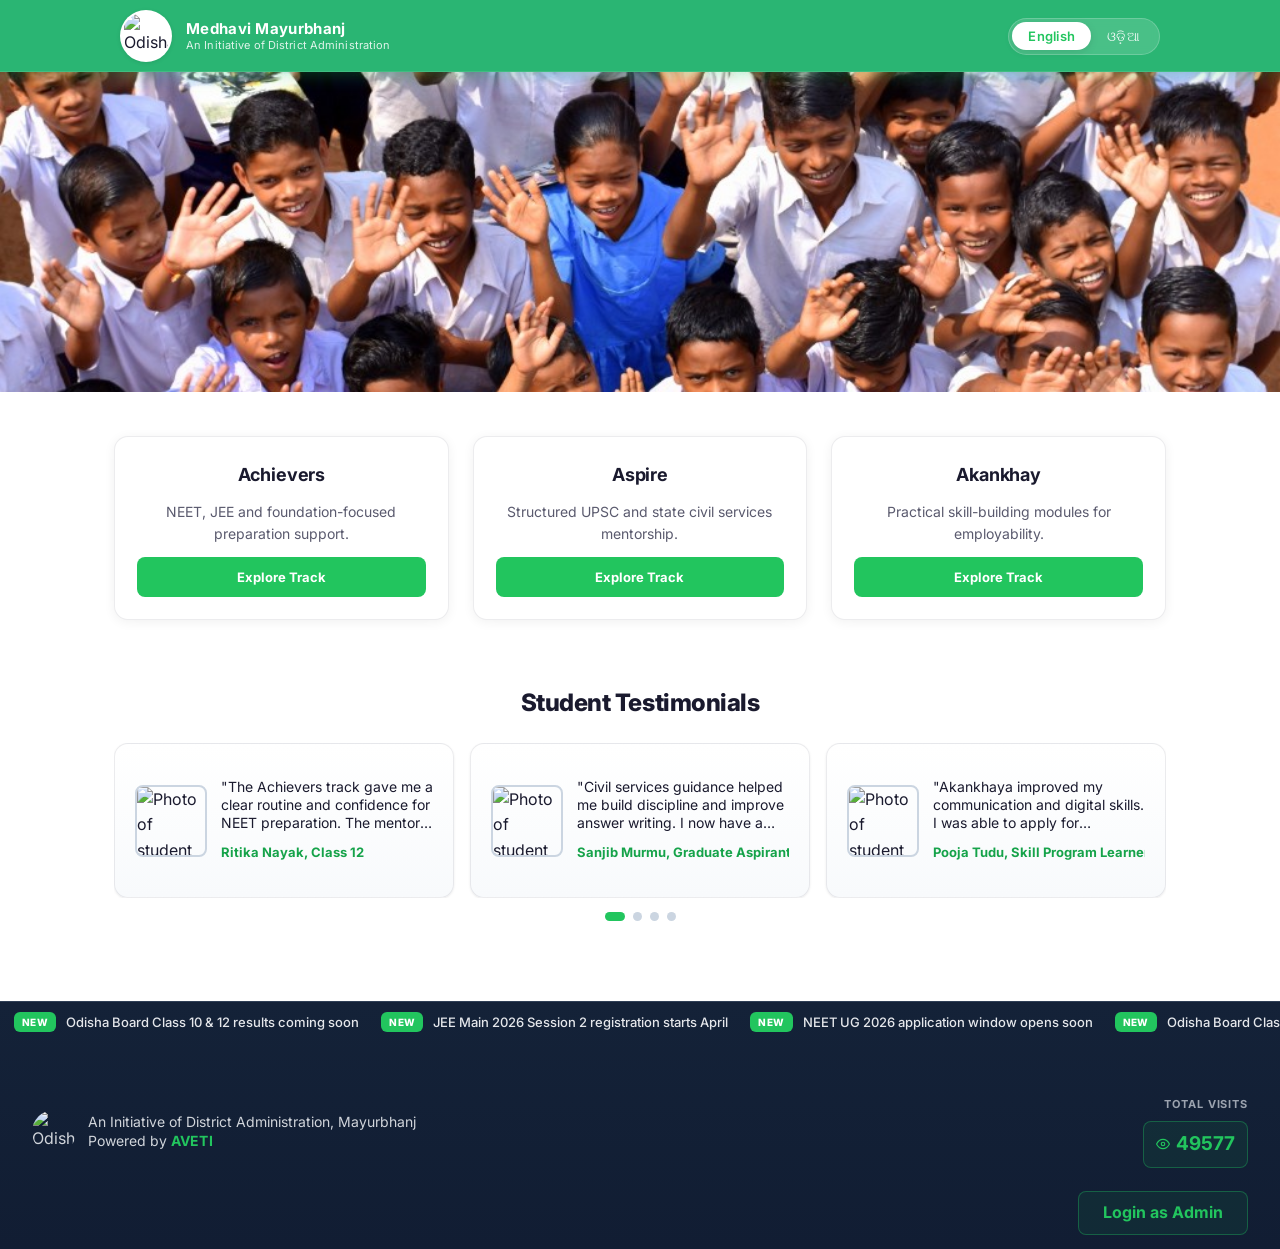
==== choose-teacher.html @ 41750e73 "Your message" ====
<!DOCTYPE html>
<html lang="en">
<head>
  <meta charset="UTF-8">
  <meta name="viewport" content="width=device-width, initial-scale=1.0">
  <title>Career Build Up — Mayurbhanj Initiative</title>
  <meta name="description" content="Explore focused career tracks and student success stories for future-ready learning.">
  <link rel="preconnect" href="https://fonts.googleapis.com">
  <link rel="preconnect" href="https://fonts.gstatic.com" crossorigin>
  <link href="https://fonts.googleapis.com/css2?family=Inter:wght@400;500;600;700;800&display=swap" rel="stylesheet">
  <link rel="stylesheet" href="styles.css">
  <link rel="stylesheet" href="choose-teacher.css">
  <link rel="icon" type="image/svg+xml" href="data:image/svg+xml,<svg xmlns='http://www.w3.org/2000/svg' viewBox='0 0 100 100'><text y='0.9em' font-size='80'>🏛️</text></svg>">
</head>
<body>

  <!-- ===== NAVBAR ===== -->
  <nav class="navbar">
    <div class="navbar-left">
      <div class="navbar-logo">
        <img src="https://upload.wikimedia.org/wikipedia/commons/f/fe/Seal_of_Odisha.png" alt="Odisha Government Emblem">
      </div>
      <div class="navbar-title">
        <span class="navbar-title-main">Medhavi Mayurbhanj</span>
        <span class="navbar-title-sub">An Initiative of District Administration</span>
      </div>
    </div>

    <div class="navbar-right">
      <div class="lang-toggle">
        <button class="lang-btn active" data-lang="en">English</button>
        <button class="lang-btn" data-lang="od">ଓଡ଼ିଆ</button>
      </div>
    </div>
  </nav>

  <!-- ===== HERO BANNER ===== -->
  <section class="teacher-hero">
    <div class="teacher-hero-content">
      <img src="assets/hero-reference.png" alt="Students participating in a classroom guidance session" class="teacher-hero-image" loading="eager">
    </div>
  </section>

  <!-- ===== CAREER OPTIONS ===== -->
  <main class="teacher-content">
    <section class="teacher-section">
      <div class="teacher-grid">
        <article class="teacher-card">
          <h3 class="teacher-name">Achievers</h3>
          <p class="teacher-status">NEET, JEE and foundation-focused preparation support.</p>
          <a class="teacher-link" href="exam-achievers.html">Explore Track</a>
        </article>

        <article class="teacher-card">
          <h3 class="teacher-name">Aspire</h3>
          <p class="teacher-status">Structured UPSC and state civil services mentorship.</p>
          <a class="teacher-link" href="course-content.html">Explore Track</a>
        </article>

        <article class="teacher-card">
          <h3 class="teacher-name">Akankhay</h3>
          <p class="teacher-status">Practical skill-building modules for employability.</p>
          <a class="teacher-link" href="course-content.html">Explore Track</a>
        </article>
      </div>
    </section>

    <section class="teacher-section testimonials-section">
      <h2 class="teacher-section-title">Student Testimonials</h2>
      <div class="testimonials-carousel">
        <div class="testimonials-grid">
          <article class="testimonial-card">
            <img src="https://randomuser.me/api/portraits/women/79.jpg" alt="Photo of student Ritika Nayak" class="testimonial-avatar" loading="lazy">
            <div class="testimonial-content">
              <p class="testimonial-text">"The Achievers track gave me a clear routine and confidence for NEET preparation. The mentors made tough topics easy to understand."</p>
              <p class="testimonial-author">Ritika Nayak, Class 12</p>
            </div>
          </article>
          <article class="testimonial-card">
            <img src="https://randomuser.me/api/portraits/men/52.jpg" alt="Photo of student Sanjib Murmu" class="testimonial-avatar" loading="lazy">
            <div class="testimonial-content">
              <p class="testimonial-text">"Civil services guidance helped me build discipline and improve answer writing. I now have a realistic exam strategy."</p>
              <p class="testimonial-author">Sanjib Murmu, Graduate Aspirant</p>
            </div>
          </article>
          <article class="testimonial-card">
            <img src="https://randomuser.me/api/portraits/women/65.jpg" alt="Photo of student Pooja Tudu" class="testimonial-avatar" loading="lazy">
            <div class="testimonial-content">
              <p class="testimonial-text">"Akankhaya improved my communication and digital skills. I was able to apply for internships with confidence."</p>
              <p class="testimonial-author">Pooja Tudu, Skill Program Learner</p>
            </div>
          </article>
          <article class="testimonial-card">
            <img src="https://randomuser.me/api/portraits/men/46.jpg" alt="Photo of student Rajesh Beshra" class="testimonial-avatar" loading="lazy">
            <div class="testimonial-content">
              <p class="testimonial-text">"The mentors helped me build a realistic weekly plan. My test scores improved steadily within two months."</p>
              <p class="testimonial-author">Rajesh Beshra, Exam Aspirant</p>
            </div>
          </article>
          <article class="testimonial-card">
            <img src="https://randomuser.me/api/portraits/women/32.jpg" alt="Photo of student Priyanka Hembram" class="testimonial-avatar" loading="lazy">
            <div class="testimonial-content">
              <p class="testimonial-text">"Career sessions gave me clarity about engineering branches and college pathways. I now feel confident about my choices."</p>
              <p class="testimonial-author">Priyanka Hembram, Science Student</p>
            </div>
          </article>
          <article class="testimonial-card">
            <img src="https://randomuser.me/api/portraits/men/68.jpg" alt="Photo of student Ajay Soren" class="testimonial-avatar" loading="lazy">
            <div class="testimonial-content">
              <p class="testimonial-text">"Skill training improved my interview communication and workplace readiness. I secured my first internship recently."</p>
              <p class="testimonial-author">Ajay Soren, Skill Trainee</p>
            </div>
          </article>
        </div>
      </div>
      <div class="testimonial-dots" aria-label="Testimonial navigation">
      </div>
    </section>
  </main>

  <!-- ===== FOOTER ===== -->
  <footer class="footer">
    <div class="footer-news">
      <div class="footer-news-track">
        <span class="footer-news-item"><span class="footer-badge">NEW</span> Odisha Board Class 10 &amp; 12 results coming soon</span>
        <span class="footer-news-item"><span class="footer-badge">NEW</span> JEE Main 2026 Session 2 registration starts April</span>
        <span class="footer-news-item"><span class="footer-badge">NEW</span> NEET UG 2026 application window opens soon</span>
        <span class="footer-news-item" aria-hidden="true"><span class="footer-badge">NEW</span> Odisha Board Class 10 &amp; 12 results coming soon</span>
        <span class="footer-news-item" aria-hidden="true"><span class="footer-badge">NEW</span> JEE Main 2026 Session 2 registration starts April</span>
        <span class="footer-news-item" aria-hidden="true"><span class="footer-badge">NEW</span> NEET UG 2026 application window opens soon</span>
      </div>
    </div>
    <div class="footer-main">
      <div class="footer-brand">
        <img src="odisha-logo.png" alt="Odisha emblem" class="footer-brand-logo">
        <div class="footer-brand-text">
          <p class="footer-brand-line">An Initiative of District Administration, Mayurbhanj</p>
          <p class="footer-brand-line">Powered by <strong>AVETI</strong></p>
        </div>
      </div>
      <p class="footer-admin"><a href="admin-dashboard.html"><strong>Login as Admin</strong></a></p>
      <div class="footer-visits">
        <span class="footer-visits-label">TOTAL VISITS</span>
        <div class="footer-visits-chip">
          <svg width="14" height="14" viewBox="0 0 24 24" fill="none" stroke="currentColor" stroke-width="2" stroke-linecap="round" stroke-linejoin="round" aria-hidden="true">
            <path d="M1 12s4-8 11-8 11 8 11 8-4 8-11 8S1 12 1 12z"></path>
            <circle cx="12" cy="12" r="3"></circle>
          </svg>
          <span>49577</span>
        </div>
      </div>
    </div>
  </footer>

  <!-- ===== SCRIPT ===== -->
  <script>
    // Language toggle
    document.querySelectorAll('.lang-btn').forEach(btn => {
      btn.addEventListener('click', () => {
        document.querySelectorAll('.lang-btn').forEach(b => b.classList.remove('active'));
        btn.classList.add('active');
      });
    });

    // Testimonial carousel
    const testimonialTrack = document.querySelector('.testimonials-grid');
    const testimonialCards = testimonialTrack ? Array.from(testimonialTrack.querySelectorAll('.testimonial-card')) : [];
    const testimonialDots = document.querySelector('.testimonial-dots');
    const reducedMotion = window.matchMedia('(prefers-reduced-motion: reduce)').matches;

    if (testimonialTrack && testimonialDots && testimonialCards.length > 1) {
      let currentSlide = 0;
      let autoplayTimer;
      let visibleCount = 3;
      let maxSlideIndex = 0;
      let dotEls = [];

      function getVisibleCount() {
        if (window.innerWidth <= 480) return 1;
        if (window.innerWidth <= 900) return 2;
        return 3;
      }

      function buildDots() {
        testimonialDots.innerHTML = '';
        visibleCount = getVisibleCount();
        maxSlideIndex = Math.max(0, testimonialCards.length - visibleCount);
        if (currentSlide > maxSlideIndex) currentSlide = maxSlideIndex;
        for (let index = 0; index <= maxSlideIndex; index += 1) {
          const dot = document.createElement('button');
          dot.type = 'button';
          dot.className = 'testimonial-dot' + (index === currentSlide ? ' active' : '');
          dot.setAttribute('aria-label', 'Go to testimonial group ' + (index + 1));
          dot.addEventListener('click', () => {
            currentSlide = index;
            renderCarousel(true);
          });
          testimonialDots.appendChild(dot);
        }
        dotEls = Array.from(testimonialDots.querySelectorAll('.testimonial-dot'));
      }

      function renderCarousel(resetTimer = false) {
        testimonialTrack.style.transform = 'translateX(-' + ((100 / visibleCount) * currentSlide) + '%)';
        dotEls.forEach((dot, i) => dot.classList.toggle('active', i === currentSlide));
        if (resetTimer && !reducedMotion) restartAutoplay();
      }

      function nextSlide() {
        currentSlide = currentSlide >= maxSlideIndex ? 0 : currentSlide + 1;
        renderCarousel();
      }

      function restartAutoplay() {
        clearInterval(autoplayTimer);
        autoplayTimer = setInterval(nextSlide, 3500);
      }

      buildDots();
      renderCarousel();

      if (!reducedMotion) {
        restartAutoplay();
        const carousel = document.querySelector('.testimonials-carousel');
        if (carousel) {
          carousel.addEventListener('mouseenter', () => clearInterval(autoplayTimer));
          carousel.addEventListener('mouseleave', restartAutoplay);
        }
      }

      window.addEventListener('resize', () => {
        buildDots();
        renderCarousel();
      });
    }

  </script>

</body>
</html>
---- styles.css ----
/* ===== RESET & BASE ===== */
*,
*::before,
*::after {
  margin: 0;
  padding: 0;
  box-sizing: border-box;
}

:root {
  --green-primary: #22c55e;
  --green-dark: #1da750;
  --green-light: #f0fdf4;
  --green-accent: #16a34a;
  --bg-main: #ffffff;
  --bg-soft: #f8faf9;
  --white: #ffffff;
  --text-dark: #1a1a2e;
  --text-muted: #5a5a6e;
  --text-light: #ffffff;
  --shadow-sm: 0 1px 3px rgba(0, 0, 0, 0.06), 0 1px 2px rgba(0, 0, 0, 0.04);
  --shadow-md: 0 4px 14px rgba(0, 0, 0, 0.08);
  --shadow-lg: 0 10px 30px rgba(0, 0, 0, 0.1);
  --shadow-card: 0 2px 12px rgba(0, 0, 0, 0.06);
  --shadow-card-hover: 0 12px 36px rgba(0, 0, 0, 0.12);
  --radius-sm: 8px;
  --radius-md: 14px;
  --radius-lg: 20px;
  --radius-xl: 28px;
  --transition: 0.3s cubic-bezier(0.4, 0, 0.2, 1);
}

html {
  scroll-behavior: smooth;
  -webkit-font-smoothing: antialiased;
  -moz-osx-font-smoothing: grayscale;
}

body {
  font-family: 'Inter', -apple-system, BlinkMacSystemFont, 'Segoe UI', Roboto, sans-serif;
  background-color: var(--bg-main);
  color: var(--text-dark);
  line-height: 1.6;
  overflow-x: hidden;
}

img {
  display: block;
  max-width: 100%;
}

a {
  text-decoration: none;
  color: inherit;
}

button {
  border: none;
  background: none;
  cursor: pointer;
  font-family: inherit;
}

/* ===== NAVBAR ===== */
.navbar {
  background: #2ab573;
  padding: 0 120px;
  height: 72px;
  display: flex;
  align-items: center;
  justify-content: space-between;
  position: sticky;
  top: 0;
  z-index: 100;
  box-shadow: 0 2px 16px rgba(34, 197, 94, 0.3);
}

.navbar-left {
  display: flex;
  align-items: center;
  gap: 14px;
}

.navbar-logo {
  width: 52px;
  height: 52px;
  background: #ffffff;
  border-radius: 50%;
  display: flex;
  align-items: center;
  justify-content: center;
  flex-shrink: 0;
  overflow: hidden;
  border: 2px solid rgba(255, 255, 255, 0.6);
  box-shadow: 0 1px 4px rgba(0, 0, 0, 0.1);
}

.navbar-logo img {
  width: 90%;
  height: 90%;
  object-fit: contain;
  image-rendering: -webkit-optimize-contrast;
  image-rendering: crisp-edges;
}

.navbar-title {
  display: flex;
  flex-direction: column;
  line-height: 1.25;
}

.navbar-title-main {
  font-size: 15px;
  font-weight: 700;
  color: var(--text-light);
  letter-spacing: 0.02em;
}

.navbar-title-sub {
  font-size: 11px;
  font-weight: 400;
  color: rgba(255, 255, 255, 0.85);
  letter-spacing: 0.01em;
}

.navbar-right {
  display: flex;
  align-items: center;
  gap: 16px;
}

/* Language Toggle */
.lang-toggle {
  display: flex;
  align-items: center;
  background: rgba(255, 255, 255, 0.15);
  border-radius: 24px;
  padding: 3px;
  backdrop-filter: blur(4px);
  border: 1px solid rgba(255, 255, 255, 0.2);
}

.lang-btn {
  padding: 6px 16px;
  border-radius: 20px;
  font-size: 13px;
  font-weight: 500;
  color: rgba(255, 255, 255, 0.9);
  transition: var(--transition);
  letter-spacing: 0.02em;
}

.lang-btn.active {
  background: var(--white);
  color: var(--green-primary);
  font-weight: 600;
  box-shadow: 0 2px 8px rgba(0, 0, 0, 0.1);
}

.lang-btn:hover:not(.active) {
  background: rgba(255, 255, 255, 0.1);
}

/* ===== HERO SECTION ===== */
.hero {
  min-height: auto;
  padding: 52px 16px 52px;
  position: relative;
  display: flex;
  align-items: center;
  justify-content: center;
  background: linear-gradient(180deg, #eef2f0 0%, #e6f6df 100%);
  overflow: hidden;
}

.hero-overlay {
  display: none;
}

.hero-content {
  width: 100%;
  max-width: 1200px;
  margin: 0 auto;
  display: flex;
  flex-direction: row;
  align-items: center;
  justify-content: center;
  gap: 160px;
  position: relative;
  z-index: 1;
}

.hero-text {
  flex: 0 1 460px;
  max-width: 460px;
  text-align: left;
  line-height: 50px;
  letter-spacing: 0px;
  margin-left: 10px;
  margin-right: 10px;
}

.hero-media {
  flex: 1 1 620px;
}

.hero-badge {
  display: inline-block;
  font-size: 13px;
  font-weight: 600;
  color: var(--green-primary);
  letter-spacing: 0.05em;
  text-transform: uppercase;
  margin-bottom: 16px;
}

.hero-heading {
  font-size: 66px;
  font-weight: 900;
  color: #0f1736;
  line-height: 0.95;
  letter-spacing: 0.01em;
  margin-bottom: 10px;
  text-transform: uppercase;
  text-align: center;
}

.hero-heading .accent {
  display: inline;
  color: #22b573;
  margin-top: 0;
}

.hero-subtitle {
  font-size: 17px;
  color: #1f2937;
  line-height: 1.35;
  margin: 0 auto 28px;
  max-width: 560px;
  font-weight: 500;
  text-align: center;
}

.hero-subtitle-wrap {
  width: 100%;
}

.hero-buttons {
  display: flex;
  flex-direction: column;
  align-items: stretch;
  justify-content: flex-start;
  gap: 14px;
  width: 100%;
  max-width: 330px;
  margin: 0 auto;
}

.btn-primary {
  display: inline-flex;
  align-items: center;
  gap: 8px;
  padding: 14px 28px;
  background: var(--green-primary);
  color: white;
  font-size: 15px;
  font-weight: 600;
  border-radius: 10px;
  transition: var(--transition);
  box-shadow: 0 4px 14px rgba(34, 197, 94, 0.3);
}

.btn-primary:hover {
  background: var(--green-dark);
  transform: translateY(-2px);
  box-shadow: 0 6px 20px rgba(34, 197, 94, 0.4);
}

.btn-arrow {
  font-size: 18px;
  transition: transform 0.2s ease;
}

.btn-primary:hover .btn-arrow {
  transform: translateX(3px);
}

.btn-secondary {
  display: inline-flex;
  align-items: center;
  gap: 8px;
  padding: 14px 28px;
  background: transparent;
  color: var(--text-dark);
  font-size: 15px;
  font-weight: 600;
  border-radius: 10px;
  border: 2px solid #e5e7eb;
  transition: var(--transition);
}

.btn-secondary:hover {
  border-color: var(--green-primary);
  color: var(--green-primary);
  transform: translateY(-2px);
}

.hero-cta {
  width: 100%;
  min-width: 0;
  justify-content: center;
  border: 1px solid #22c55e;
  border-radius: 6px;
  padding: 13px 18px;
  font-size: 15px;
  font-weight: 600;
  letter-spacing: 0;
}

.hero .btn-primary {
  background: #22c55e;
  color: #ffffff;
  box-shadow: none;
}

.hero .btn-primary:hover {
  background: #16a34a;
  color: #ffffff;
  transform: none;
  box-shadow: none;
}

.hero .btn-secondary {
  background: #22c55e;
  color: #ffffff;
  border-color: #22c55e;
}

.hero .btn-secondary:hover {
  border-color: #16a34a;
  background: #16a34a;
  color: #ffffff;
  transform: none;
}

.hero-cta:focus-visible {
  outline: 2px solid #16a34a;
  outline-offset: 2px;
}

.hero-image {
  width: 100%;
  max-width: 620px;
  height: 100%;
  display: block;
  padding: 0;
  box-sizing: border-box;
  object-fit: cover;
  aspect-ratio: 10 / 7;
  border-radius: 16px;
}

/* ===== STATS BAR ===== */
.stats-bar {
  background: var(--white);
  border-top: 1px solid rgba(0, 0, 0, 0.04);
  border-bottom: 1px solid rgba(0, 0, 0, 0.04);
  padding: 40px 48px;
}

.stats-container {
  max-width: 1100px;
  margin: 0 auto;
  display: grid;
  grid-template-columns: repeat(4, 1fr);
  gap: 32px;
}

.stat-item {
  display: flex;
  align-items: center;
  gap: 16px;
  justify-content: center;
  opacity: 0;
  transform: translateY(20px);
  transition: opacity 0.6s ease, transform 0.6s ease, box-shadow 0.3s ease;
  background: var(--white);
  border-radius: 14px;
  padding: 24px 28px;
  box-shadow: var(--shadow-card);
  border: 1px solid rgba(0, 0, 0, 0.04);
}

.stat-item:hover {
  box-shadow: var(--shadow-card-hover);
  transform: translateY(-4px) !important;
}

.stat-item.animate-in {
  opacity: 1;
  transform: translateY(0);
}

.stat-icon {
  width: 56px;
  height: 56px;
  border-radius: 50%;
  background: var(--green-light);
  display: flex;
  align-items: center;
  justify-content: center;
  flex-shrink: 0;
  color: var(--green-primary);
}

.stat-content {
  display: flex;
  flex-direction: column;
}

.stat-number {
  font-size: 28px;
  font-weight: 800;
  color: var(--text-dark);
  letter-spacing: -0.02em;
  line-height: 1.2;
}

.stat-label {
  font-size: 13px;
  color: var(--text-muted);
  font-weight: 500;
}

/* ===== SECTION COMMON ===== */
.section-container {
  max-width: 1200px;
  margin: 0 auto;
  padding: 0 48px;
}

.section-tag {
  display: inline-block;
  font-size: 16px;
  font-weight: 800;
  color: var(--green-primary);
  text-transform: uppercase;
  letter-spacing: 0.06em;
  margin-bottom: 12px;
}

.section-heading {
  font-size: 36px;
  font-weight: 800;
  color: var(--text-dark);
  letter-spacing: -0.02em;
  line-height: 1.2;
  margin-bottom: 16px;
}

.section-heading .accent {
  color: var(--green-primary);
}

.section-header {
  text-align: center;
  margin-bottom: 56px;
}

.section-subtext {
  font-size: 16px;
  color: var(--text-muted);
  max-width: 520px;
  margin: 0 auto;
  line-height: 1.7;
}

/* ===== ABOUT US SECTION ===== */
.about-section {
  padding: 100px 0;
  background: var(--bg-soft);
}

.about-grid {
  display: grid;
  grid-template-columns: 1fr 1fr;
  gap: 72px;
  align-items: center;
  opacity: 0;
  transform: translateY(30px);
  transition: opacity 0.7s ease, transform 0.7s ease;
}

.about-grid.animate-in {
  opacity: 1;
  transform: translateY(0);
}

.about-images {
  position: relative;
  display: grid;
  grid-template-columns: 1fr 1fr;
  gap: 16px;
}

.about-img-main {
  grid-column: 1 / -1;
  border-radius: 16px;
  overflow: hidden;
  box-shadow: var(--shadow-md);
}

.about-img-main img {
  width: 100%;
  height: 260px;
  object-fit: cover;
}

.about-img-secondary {
  border-radius: 12px;
  overflow: hidden;
  box-shadow: var(--shadow-sm);
}

.about-img-secondary img {
  width: 100%;
  height: 160px;
  object-fit: cover;
}

.about-img-third {
  border-radius: 12px;
  overflow: hidden;
  box-shadow: var(--shadow-sm);
}

.about-img-third img {
  width: 100%;
  height: 160px;
  object-fit: cover;
}

.about-content {
  display: flex;
  flex-direction: column;
}

.about-text {
  font-size: 15px;
  color: var(--text-muted);
  line-height: 1.8;
  margin-bottom: 16px;
}

.about-highlights {
  display: flex;
  flex-direction: column;
  gap: 12px;
  margin-top: 16px;
}

.about-highlight-item {
  display: flex;
  align-items: center;
  gap: 10px;
  font-size: 14px;
  font-weight: 500;
  color: var(--text-dark);
}

/* ===== PROGRAMS SECTION ===== */
.programs-section {
  padding: 100px 0;
  background: var(--bg-main);
}

.programs-grid {
  display: grid;
  grid-template-columns: repeat(3, 1fr);
  gap: 28px;
}

.card-link {
  text-decoration: none;
  color: inherit;
  display: block;
}

.program-card {
  background: var(--white);
  border-radius: 14px;
  overflow: hidden;
  box-shadow: var(--shadow-card);
  transition: var(--transition);
  border: 1px solid rgba(0, 0, 0, 0.04);
  opacity: 0;
  transform: translateY(24px);
  transition: opacity 0.6s ease, transform 0.6s ease, box-shadow 0.3s ease;
}

.program-card.animate-in {
  opacity: 1;
  transform: translateY(0);
}

.program-card:hover {
  box-shadow: var(--shadow-card-hover);
  transform: translateY(-6px) !important;
  border-color: rgba(34, 197, 94, 0.15);
}

.program-image {
  width: 100%;
  height: 220px;
  overflow: hidden;
  position: relative;
  background: linear-gradient(135deg, #e8e8e8, #f5f5f5);
}

.program-image img {
  width: 100%;
  height: 100%;
  object-fit: cover;
  transition: transform 0.5s cubic-bezier(0.4, 0, 0.2, 1);
}

.program-card:hover .program-image img {
  transform: scale(1.06);
}

.program-overlay {
  position: absolute;
  top: 14px;
  left: 14px;
  z-index: 2;
}

.program-category {
  display: inline-block;
  padding: 5px 14px;
  background: rgba(255, 255, 255, 0.92);
  border-radius: 20px;
  font-size: 12px;
  font-weight: 600;
  color: var(--green-primary);
  backdrop-filter: blur(4px);
}

.program-body {
  padding: 22px 24px 28px;
}

.program-title {
  font-size: 18px;
  font-weight: 700;
  color: var(--text-dark);
  margin-bottom: 8px;
  letter-spacing: -0.01em;
  transition: color var(--transition);
}

.program-card:hover .program-title {
  color: var(--green-primary);
}

.program-desc {
  font-size: 14px;
  color: var(--text-muted);
  line-height: 1.6;
  margin-bottom: 16px;
}

.program-link {
  font-size: 14px;
  font-weight: 600;
  color: var(--green-primary);
  transition: var(--transition);
}

.program-card:hover .program-link {
  letter-spacing: 0.02em;
}

/* ===== IMPACT SECTION ===== */
.impact-section {
  padding: 100px 0;
  background: var(--bg-soft);
}

.impact-icon-wrap {
  margin-bottom: 12px;
}

.impact-grid {
  display: grid;
  grid-template-columns: repeat(3, 1fr);
  gap: 28px;
}

.impact-card {
  background: var(--white);
  border-radius: 14px;
  padding: 40px 32px;
  text-align: center;
  border: 2px solid transparent;
  transition: var(--transition);
  opacity: 0;
  transform: translateY(24px);
  transition: opacity 0.6s ease, transform 0.6s ease, border-color 0.3s ease, box-shadow 0.3s ease;
}

.impact-card.animate-in {
  opacity: 1;
  transform: translateY(0);
}

.impact-card:hover {
  box-shadow: var(--shadow-md);
  transform: translateY(-4px) !important;
}

.impact-green {
  border-color: var(--green-primary);
}

.impact-blue {
  border-color: #3b82f6;
}

.impact-purple {
  border-color: #8b5cf6;
}

.impact-number {
  display: block;
  font-size: 48px;
  font-weight: 900;
  line-height: 1.1;
  letter-spacing: -0.03em;
  margin-bottom: 8px;
}

.impact-green .impact-number {
  color: var(--green-primary);
}

.impact-blue .impact-number {
  color: #3b82f6;
}

.impact-purple .impact-number {
  color: #8b5cf6;
}

.impact-label {
  font-size: 15px;
  font-weight: 500;
  color: var(--text-muted);
}

.impact-stats {
  margin-top: 0;
  padding-top: 0;
}

/* ===== HOW IT WORKS SECTION ===== */
.howitworks-section {
  padding: 100px 0 120px;
  background: var(--green-light);
  color: var(--text-dark);
}

.hiw-grid {
  display: grid;
  grid-template-columns: 1fr 1fr;
  gap: 72px;
  align-items: center;
}

.hiw-images {
  display: grid;
  grid-template-columns: 1fr 1fr;
  grid-template-rows: auto auto;
  gap: 14px;
  min-width: 520px;
}

.hiw-img {
  border-radius: 8px;
  overflow: hidden;
  box-shadow: var(--shadow-md);
}

.hiw-img img {
  width: 100%;
  height: 100%;
  object-fit: cover;
}

.hiw-img-1 {
  grid-row: 1 / 3;
  min-height: 460px;
}

.hiw-img-2 {
  min-height: 220px;
}

.hiw-img-3 {
  min-height: 220px;
}

.hiw-content {
  display: flex;
  flex-direction: column;
}

.hiw-content .section-tag {
  color: var(--green-primary);
}

.hiw-heading {
  color: var(--text-dark);
  font-size: 38px;
  margin-bottom: 36px;
}

.hiw-steps {
  display: flex;
  flex-direction: column;
  gap: 24px;
  margin-bottom: 40px;
}

.hiw-step {
  display: flex;
  align-items: flex-start;
  gap: 16px;
  opacity: 0;
  transform: translateX(20px);
  transition: opacity 0.5s ease, transform 0.5s ease;
}

.hiw-step.animate-in {
  opacity: 1;
  transform: translateX(0);
}

.hiw-step-num {
  width: 36px;
  height: 36px;
  border-radius: 50%;
  background: var(--green-primary);
  color: white;
  display: flex;
  align-items: center;
  justify-content: center;
  font-size: 14px;
  font-weight: 700;
  flex-shrink: 0;
  margin-top: 2px;
}

.hiw-step-text h4 {
  font-size: 16px;
  font-weight: 700;
  color: var(--text-dark);
  margin-bottom: 4px;
}

.hiw-step-text p {
  font-size: 14px;
  color: var(--text-muted);
  line-height: 1.6;
}

.hiw-cta {
  align-self: flex-start;
}

/* ===== FOOTER ===== */
.footer {
  background: linear-gradient(180deg, #142238 0%, #111d33 100%);
  border-top: 1px solid rgba(67, 85, 110, 0.6);
  color: #d1d5db;
}

.footer-news {
  border-bottom: none;
  background: transparent;
  overflow: hidden;
}

.footer-news-track {
  min-width: max-content;
  display: flex;
  align-items: center;
  gap: 22px;
  padding: 10px 14px 6px;
  animation: footerTicker 26s linear infinite;
}

.footer-news-item {
  display: inline-flex;
  align-items: center;
  gap: 10px;
  color: #e5e7eb;
  font-size: 13px;
  font-weight: 500;
  white-space: nowrap;
}

.footer-news:hover .footer-news-track {
  animation-play-state: paused;
}

@keyframes footerTicker {
  0% {
    transform: translateX(0);
  }
  100% {
    transform: translateX(-50%);
  }
}

@media (prefers-reduced-motion: reduce) {
  .footer-news-track {
    animation: none;
  }
}

.footer-badge {
  display: inline-flex;
  align-items: center;
  justify-content: center;
  height: 20px;
  padding: 0 8px;
  border-radius: 6px;
  font-size: 10px;
  font-weight: 800;
  letter-spacing: 0.04em;
  color: #ffffff;
  background: #22c55e;
}

.footer-main {
  padding: 30px 32px;
  min-height: 210px;
  display: flex;
  align-items: center;
  justify-content: space-between;
  gap: 20px;
}

.footer-brand {
  display: flex;
  align-items: center;
  gap: 12px;
}

.footer-brand-logo {
  width: 44px;
  height: 44px;
  border-radius: 50%;
  object-fit: cover;
}

.footer-brand-line {
  margin: 0;
  font-size: 14px;
  color: #d1d5db;
  line-height: 1.35;
}

.footer-brand-line strong {
  color: #22c55e;
  letter-spacing: 0.01em;
}

.footer-admin {
  margin: 0;
  font-size: 16px;
}

.footer-admin a {
  color: #22c55e;
  border: 1px solid rgba(34, 197, 94, 0.35);
  background: rgba(34, 197, 94, 0.08);
  border-radius: 8px;
  padding: 8px 24px;
  display: inline-flex;
  align-items: center;
  text-decoration: none;
  transition: var(--transition);
}

.footer-admin a:hover {
  background: rgba(34, 197, 94, 0.16);
}

.footer-visits {
  display: flex;
  flex-direction: column;
  align-items: flex-end;
  gap: 8px;
}

.footer-visits-label {
  font-size: 11px;
  letter-spacing: 0.08em;
  color: #9ca3af;
  font-weight: 700;
}

.footer-visits-chip {
  display: inline-flex;
  align-items: center;
  gap: 6px;
  color: #22c55e;
  background: rgba(34, 197, 94, 0.08);
  border: 1px solid rgba(34, 197, 94, 0.35);
  border-radius: 8px;
  padding: 7px 12px;
  font-size: 19px;
  font-weight: 700;
}

.footer-visits-chip svg {
  flex-shrink: 0;
}

/* ===== ADMIN LOGIN MODAL ===== */
.admin-modal-overlay {
  position: fixed;
  inset: 0;
  background: rgba(0, 0, 0, 0.45);
  backdrop-filter: blur(4px);
  display: flex;
  align-items: center;
  justify-content: center;
  z-index: 1000;
  opacity: 0;
  visibility: hidden;
  transition: opacity 0.3s ease, visibility 0.3s ease;
}

.admin-modal-overlay.active {
  opacity: 1;
  visibility: visible;
}

.admin-modal {
  background: var(--white);
  border-radius: 16px;
  padding: 36px 32px 32px;
  width: 90%;
  max-width: 440px;
  position: relative;
  box-shadow: 0 20px 60px rgba(0, 0, 0, 0.2);
  transform: translateY(20px) scale(0.96);
  transition: transform 0.3s cubic-bezier(0.4, 0, 0.2, 1);
}

.admin-modal-overlay.active .admin-modal {
  transform: translateY(0) scale(1);
}

.admin-modal-close {
  position: absolute;
  top: 14px;
  right: 16px;
  width: 32px;
  height: 32px;
  display: flex;
  align-items: center;
  justify-content: center;
  font-size: 22px;
  color: var(--text-muted);
  cursor: pointer;
  border: none;
  background: none;
  border-radius: 50%;
  transition: var(--transition);
  line-height: 1;
}

.admin-modal-close:hover {
  background: #f3f4f6;
  color: var(--text-dark);
}

.admin-modal-heading {
  font-size: 24px;
  font-weight: 800;
  color: var(--text-dark);
  margin-bottom: 8px;
  letter-spacing: -0.02em;
}

.admin-modal-subtitle {
  font-size: 14px;
  color: var(--text-muted);
  margin-bottom: 28px;
  line-height: 1.5;
}

.admin-form {
  display: flex;
  flex-direction: column;
  gap: 18px;
}

.admin-field {
  display: flex;
  flex-direction: column;
  gap: 6px;
}

.admin-label {
  font-size: 14px;
  font-weight: 600;
  color: var(--text-dark);
}

.admin-input-wrap {
  display: flex;
  align-items: center;
  border: 2px solid #e5e7eb;
  border-radius: 10px;
  padding: 0 14px;
  transition: border-color 0.2s ease, box-shadow 0.2s ease;
  background: var(--white);
}

.admin-input-wrap:focus-within {
  border-color: var(--green-primary);
  box-shadow: 0 0 0 3px rgba(34, 197, 94, 0.12);
}

.admin-input-icon {
  flex-shrink: 0;
  color: var(--text-muted);
  margin-right: 10px;
}

.admin-input {
  flex: 1;
  border: none;
  outline: none;
  padding: 12px 0;
  font-size: 15px;
  font-family: inherit;
  color: var(--text-dark);
  background: transparent;
}

.admin-input::placeholder {
  color: #9ca3af;
}

.admin-forgot {
  font-size: 13px;
  font-weight: 600;
  color: var(--green-primary);
  text-decoration: none;
  align-self: flex-start;
  margin-top: -8px;
}

.admin-forgot:hover {
  text-decoration: underline;
}

.admin-submit-btn {
  width: 100%;
  padding: 14px;
  border: none;
  border-radius: 10px;
  background: var(--green-primary);
  color: white;
  font-size: 16px;
  font-weight: 700;
  font-family: inherit;
  cursor: pointer;
  transition: background 0.2s ease, transform 0.1s ease;
  margin-top: 4px;
}

.admin-submit-btn:hover {
  background: var(--green-dark);
}

.admin-submit-btn:active {
  transform: scale(0.98);
}

/* ===== ANIMATIONS ===== */
@keyframes fadeInUp {
  from {
    opacity: 0;
    transform: translateY(24px);
  }
  to {
    opacity: 1;
    transform: translateY(0);
  }
}

@keyframes fadeIn {
  from { opacity: 0; }
  to { opacity: 1; }
}

@keyframes float {
  0%, 100% { transform: translateY(0); }
  50% { transform: translateY(-12px); }
}

.hero {
  animation: fadeIn 0.8s ease-out;
}

/* ===== SELECTION COLOR ===== */
::selection {
  background: rgba(34, 197, 94, 0.2);
  color: var(--text-dark);
}

/* ===== FOCUS STATES (Accessibility) ===== */
.lang-btn:focus-visible,
.program-card:focus-visible {
  outline: 2px solid var(--white);
  outline-offset: 2px;
}

.program-card:focus-visible {
  outline-color: var(--green-primary);
}

/* ===== RESPONSIVE ===== */
@media (max-width: 1024px) {
  .hero {
    padding: 44px 32px 44px;
  }

  .hero-heading {
    font-size: 56px;
  }

  .hero-subtitle {
    font-size: 16px;
  }

  .about-grid {
    gap: 48px;
  }

  .hiw-grid {
    gap: 48px;
  }
}

@media (max-width: 900px) {
  .hero {
    padding: 42px 24px 42px;
  }

  .hero-heading {
    font-size: 46px;
  }

  .hero-subtitle {
    font-size: 15px;
  }

  .hero-content {
    flex-direction: column;
    align-items: center;
    gap: 26px;
  }

  .hero-text {
    max-width: 620px;
  }

  .hero-buttons {
    gap: 12px;
    max-width: 320px;
  }

  .hero-media {
    width: 100%;
    max-width: 620px;
  }

  .stats-container {
    grid-template-columns: repeat(2, 1fr);
    gap: 24px;
  }

  .about-grid {
    grid-template-columns: 1fr;
    gap: 40px;
  }

  .programs-grid {
    grid-template-columns: repeat(2, 1fr);
    gap: 20px;
  }

  .impact-grid {
    grid-template-columns: repeat(2, 1fr);
    gap: 20px;
  }

  .hiw-grid {
    grid-template-columns: 1fr;
    gap: 40px;
  }

  .hiw-images {
    order: 2;
  }

  .hiw-content {
    order: 1;
  }

  .navbar {
    padding: 0 60px;
  }

  .section-container {
    padding: 0 32px;
  }

  .section-heading {
    font-size: 30px;
  }

  .footer-main {
    padding: 18px 20px;
    flex-direction: column;
    align-items: flex-start;
    gap: 14px;
  }

  .footer-admin {
    width: 100%;
  }

  .footer-admin a {
    width: 100%;
    justify-content: center;
  }

  .footer-visits {
    align-items: flex-start;
  }
}

@media (max-width: 600px) {
  .hero {
    padding: 34px 16px 34px;
  }

  .hero-heading {
    font-size: 38px;
  }

  .hero-subtitle {
    font-size: 16px;
    margin-bottom: 20px;
  }

  .hero-buttons {
    align-items: stretch;
    max-width: 290px;
  }

  .footer-news-track {
    gap: 14px;
    padding: 9px 10px;
  }

  .footer-news-item {
    font-size: 12px;
  }

  .footer-brand-line {
    font-size: 12px;
  }

  .footer-visits-chip {
    font-size: 16px;
  }

  .stats-bar {
    padding: 32px 20px;
  }

  .stats-container {
    grid-template-columns: 1fr 1fr;
    gap: 20px;
  }

  .stat-number {
    font-size: 22px;
  }

  .stat-icon {
    width: 44px;
    height: 44px;
  }

  .stat-icon svg {
    width: 22px;
    height: 22px;
  }

  .programs-grid {
    grid-template-columns: 1fr;
    max-width: 400px;
    margin: 0 auto;
  }

  .impact-grid {
    grid-template-columns: 1fr;
    max-width: 360px;
    margin: 0 auto;
  }

  .impact-number {
    font-size: 40px;
  }

  .about-section,
  .programs-section,
  .impact-section,
  .howitworks-section {
    padding: 64px 0;
  }

  .section-container {
    padding: 0 20px;
  }

  .section-heading {
    font-size: 26px;
  }

  .hiw-heading {
    font-size: 28px;
  }

  .hiw-img-1 {
    min-height: 300px;
  }

  .hiw-images {
    min-width: unset;
  }

  .navbar {
    padding: 0 32px;
    height: 64px;
  }

  .navbar-title-main {
    font-size: 13px;
  }

  .navbar-title-sub {
    font-size: 10px;
  }

  .lang-btn {
    padding: 5px 12px;
    font-size: 12px;
  }

  .btn-primary,
  .btn-secondary {
    padding: 12px 22px;
    font-size: 14px;
  }
}

@media (max-width: 480px) {
  .admin-modal {
    padding: 28px 20px 24px;
  }

  .admin-modal-heading {
    font-size: 20px;
  }

  .hero-heading {
    font-size: 30px;
  }

  .hero-subtitle {
    font-size: 16px;
  }

  .stats-container {
    grid-template-columns: 1fr;
    gap: 16px;
  }

  .stat-item {
    justify-content: flex-start;
    padding-left: 16px;
  }
}

/* ===== SCROLL INDICATOR ===== */
.navbar::after {
  content: '';
  position: absolute;
  bottom: 0;
  left: 0;
  right: 0;
  height: 1px;
  background: rgba(255, 255, 255, 0.1);
}
---- choose-teacher.css ----
/* ===== TEACHER HERO ===== */
.teacher-hero {
  background: none;
  padding: 0;
  text-align: center;
  position: relative;
  overflow: hidden;
}

.teacher-hero::before {
  display: none;
}

.teacher-hero::after {
  display: none;
}

.teacher-hero-content {
  position: relative;
  z-index: 1;
  max-width: 100%;
  margin: 0;
}

.teacher-badge {
  display: inline-flex;
  align-items: center;
  gap: 6px;
  background: var(--white);
  border: 1px solid rgba(34, 197, 94, 0.2);
  border-radius: 20px;
  padding: 7px 16px;
  font-size: 12px;
  font-weight: 600;
  color: var(--green-primary);
  margin-bottom: 20px;
  letter-spacing: 0.02em;
  box-shadow: 0 2px 8px rgba(34, 197, 94, 0.08);
}

.teacher-badge svg {
  flex-shrink: 0;
}

.teacher-heading {
  font-size: 40px;
  font-weight: 800;
  color: var(--text-dark);
  margin-bottom: 12px;
  letter-spacing: -0.02em;
  line-height: 1.15;
}

.teacher-subtitle {
  font-size: 15px;
  color: var(--text-muted);
  max-width: 480px;
  margin: 0 auto;
  line-height: 1.65;
  font-weight: 400;
}

.teacher-hero-image {
  width: 100%;
  max-width: 100%;
  margin: 0;
  border-radius: 0;
  object-fit: cover;
  height: 320px;
  box-shadow: none;
  display: block;
}

/* ===== TEACHER CONTENT ===== */
.teacher-content {
  max-width: 1100px;
  margin: 0 auto;
  padding: 44px 24px 80px;
}

.teacher-section {
  margin-bottom: 42px;
}

.teacher-content .teacher-section:first-child {
  margin-bottom: 64px;
}

.teacher-section-title {
  font-size: 24px;
  font-weight: 800;
  color: var(--text-dark);
  margin-bottom: 20px;
  letter-spacing: -0.02em;
}

/* ===== TEACHER GRID ===== */
.teacher-grid {
  display: grid;
  grid-template-columns: repeat(3, minmax(0, 1fr));
  gap: 24px;
}

/* ===== TEACHER CARD ===== */
.teacher-card {
  background: var(--white);
  border-radius: 14px;
  padding: 26px 22px 22px;
  text-align: left;
  transition: var(--transition);
  border: 1px solid rgba(15, 23, 42, 0.08);
  box-shadow: var(--shadow-card);
  animation: fadeInUp 0.5s ease-out;
  animation-fill-mode: both;
  display: flex;
  flex-direction: column;
  gap: 12px;
}

.teacher-card:nth-child(1) { animation-delay: 0.05s; }
.teacher-card:nth-child(2) { animation-delay: 0.1s; }
.teacher-card:nth-child(3) { animation-delay: 0.15s; }
.teacher-card:hover {
  transform: translateY(-4px);
  box-shadow: var(--shadow-card-hover);
  border-color: rgba(34, 197, 94, 0.2);
}

/* ===== TEACHER INFO ===== */
.teacher-name {
  font-size: 18px;
  font-weight: 700;
  color: var(--text-dark);
  margin-bottom: 2px;
  letter-spacing: -0.01em;
  line-height: 1.35;
  text-align: center;
}

.teacher-status {
  font-size: 14px;
  color: var(--text-muted);
  font-weight: 400;
  line-height: 1.55;
  text-align: center;
}

.teacher-link {
  margin-top: auto;
  display: inline-flex;
  align-items: center;
  justify-content: center;
  min-height: 40px;
  padding: 10px 16px;
  border-radius: 8px;
  background: var(--green-primary);
  color: #ffffff;
  font-size: 13px;
  font-weight: 700;
  transition: var(--transition);
}

.teacher-link:hover {
  background: var(--green-dark);
}

/* ===== TESTIMONIALS ===== */
.testimonials-section {
  margin-bottom: 0;
}

.testimonials-section .teacher-section-title {
  text-align: center;
}

.testimonials-carousel {
  max-width: 1100px;
  margin: 0 auto;
  overflow: hidden;
}

.testimonials-grid {
  display: flex;
  transition: transform 0.45s ease;
  will-change: transform;
  align-items: stretch;
  gap: 16px;
}

.testimonial-card {
  background: linear-gradient(180deg, #ffffff 0%, #f8fafc 100%);
  border: 1px solid rgba(15, 23, 42, 0.08);
  border-radius: 14px;
  padding: 20px;
  min-height: 155px;
  box-sizing: border-box;
  box-shadow: var(--shadow-sm);
  display: grid;
  grid-template-columns: 72px 1fr;
  column-gap: 14px;
  align-items: center;
  flex: 0 0 calc((100% - 32px) / 3);
}

.testimonial-avatar {
  width: 72px;
  height: 72px;
  border-radius: 8px;
  object-fit: cover;
  border: 2px solid #cbd5e1;
  margin-bottom: 0;
  display: block;
}

.testimonial-content {
  height: 86px;
  display: flex;
  flex-direction: column;
  justify-content: flex-start;
  gap: 10px;
  overflow: hidden;
}

.testimonial-text {
  font-size: 14px;
  line-height: 1.3;
  color: var(--text-dark);
  margin-bottom: 0;
  display: -webkit-box;
  -webkit-line-clamp: 3;
  -webkit-box-orient: vertical;
  overflow: hidden;
}

.testimonial-author {
  font-size: 13px;
  color: var(--green-accent);
  font-weight: 700;
  white-space: nowrap;
}

.testimonial-dots {
  margin-top: 14px;
  display: flex;
  justify-content: center;
  gap: 8px;
}

.testimonial-dot {
  width: 9px;
  height: 9px;
  border-radius: 50%;
  border: none;
  background: #cbd5e1;
  cursor: pointer;
  transition: var(--transition);
}

.testimonial-dot.active {
  width: 20px;
  border-radius: 999px;
  background: var(--green-primary);
}

/* ===== FOOTER OVERRIDES ===== */
.footer .footer-main {
  position: relative;
  align-items: center;
  padding-bottom: 54px;
}

.footer .footer-admin {
  position: absolute;
  right: 32px;
  bottom: 14px;
  margin: 0;
}

/* ===== RESPONSIVE ===== */
@media (max-width: 900px) {
  .teacher-grid {
    grid-template-columns: repeat(2, 1fr);
    gap: 16px;
  }

  .testimonial-card {
    flex-basis: calc((100% - 16px) / 2);
  }

  .footer .footer-main {
    padding-bottom: 18px;
  }

  .footer .footer-admin {
    position: static;
    right: auto;
    bottom: auto;
  }

}

@media (max-width: 700px) {
  .teacher-hero {
    padding: 0;
  }

  .teacher-hero-image {
    height: 240px;
    border-radius: 0;
  }
}

@media (max-width: 480px) {
  .teacher-grid {
    grid-template-columns: 1fr;
    gap: 12px;
  }

  .teacher-card {
    padding: 20px 16px;
  }

  .testimonial-card {
    flex-basis: 100%;
  }
}
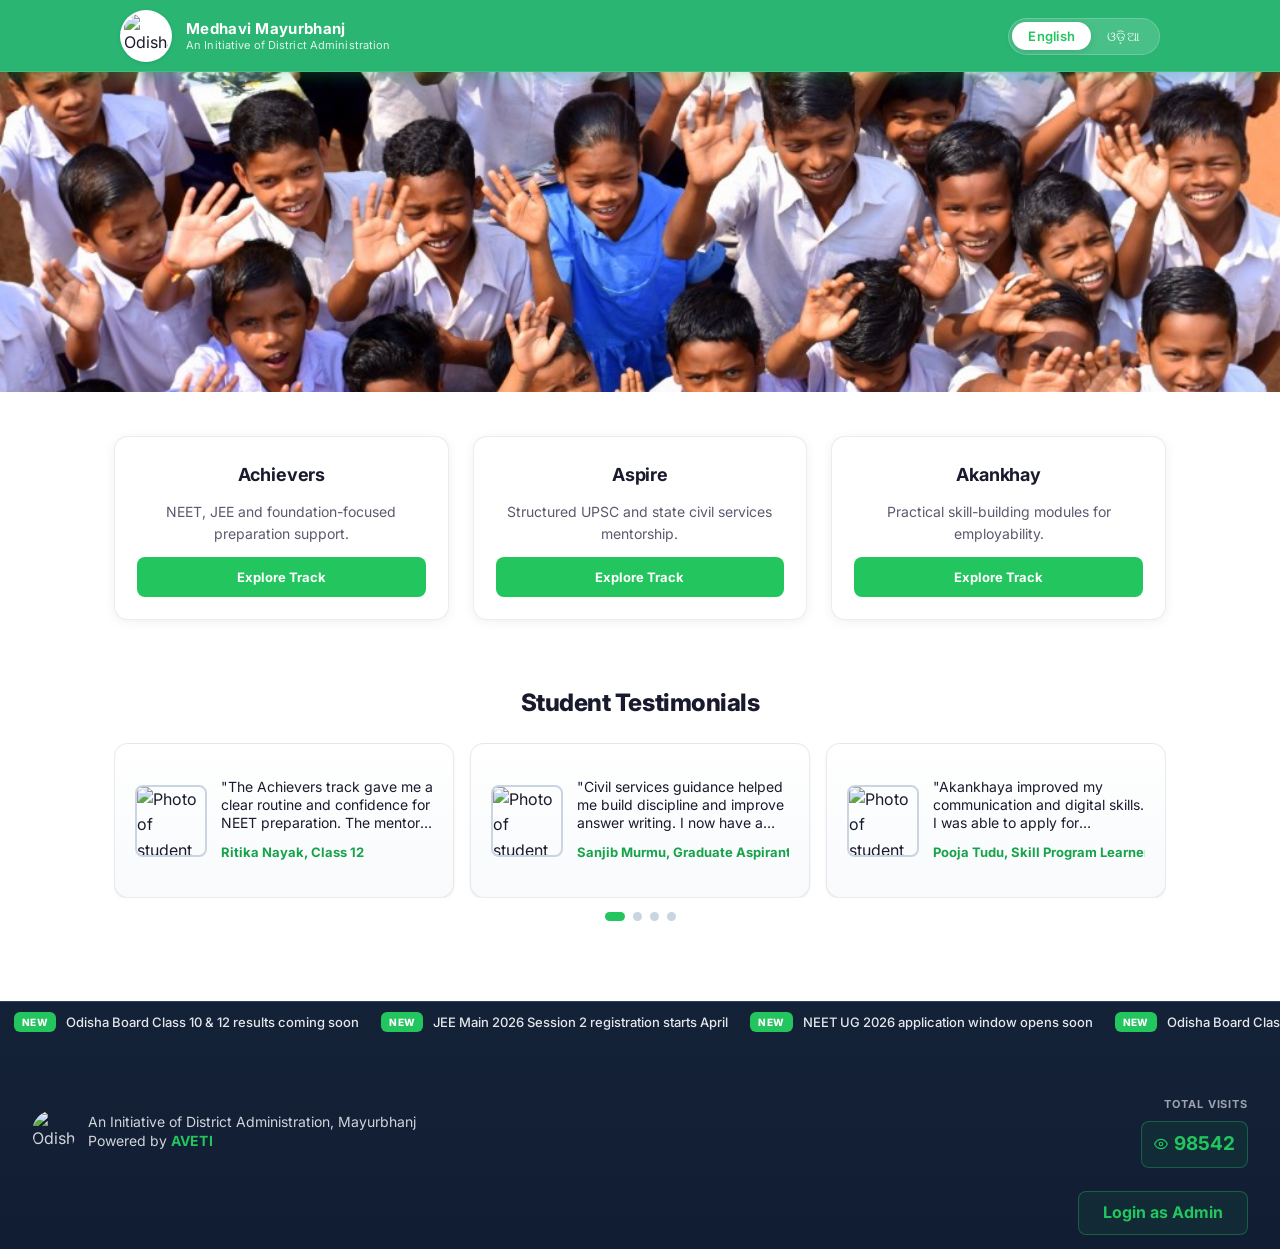
==== commit 2803bba8: "Your message" ====
--- a/choose-teacher.html
+++ b/choose-teacher.html
@@ -146,7 +146,7 @@
             <path d="M1 12s4-8 11-8 11 8 11 8-4 8-11 8S1 12 1 12z"></path>
             <circle cx="12" cy="12" r="3"></circle>
           </svg>
-          <span>49577</span>
+          <span>98542</span>
         </div>
       </div>
     </div>
--- a/styles.css
+++ b/styles.css
@@ -950,6 +950,8 @@
   align-items: center;
   justify-content: space-between;
   gap: 20px;
+  position: relative;
+  padding-bottom: 54px;
 }
 
 .footer-brand {
@@ -980,6 +982,9 @@
 .footer-admin {
   margin: 0;
   font-size: 16px;
+  position: absolute;
+  right: 32px;
+  bottom: 14px;
 }
 
 .footer-admin a {
@@ -1342,11 +1347,16 @@
     padding: 18px 20px;
     flex-direction: column;
     align-items: flex-start;
+    position: static;
+    padding-bottom: 18px;
     gap: 14px;
   }
 
   .footer-admin {
     width: 100%;
+    position: static;
+    right: auto;
+    bottom: auto;
   }
 
   .footer-admin a {
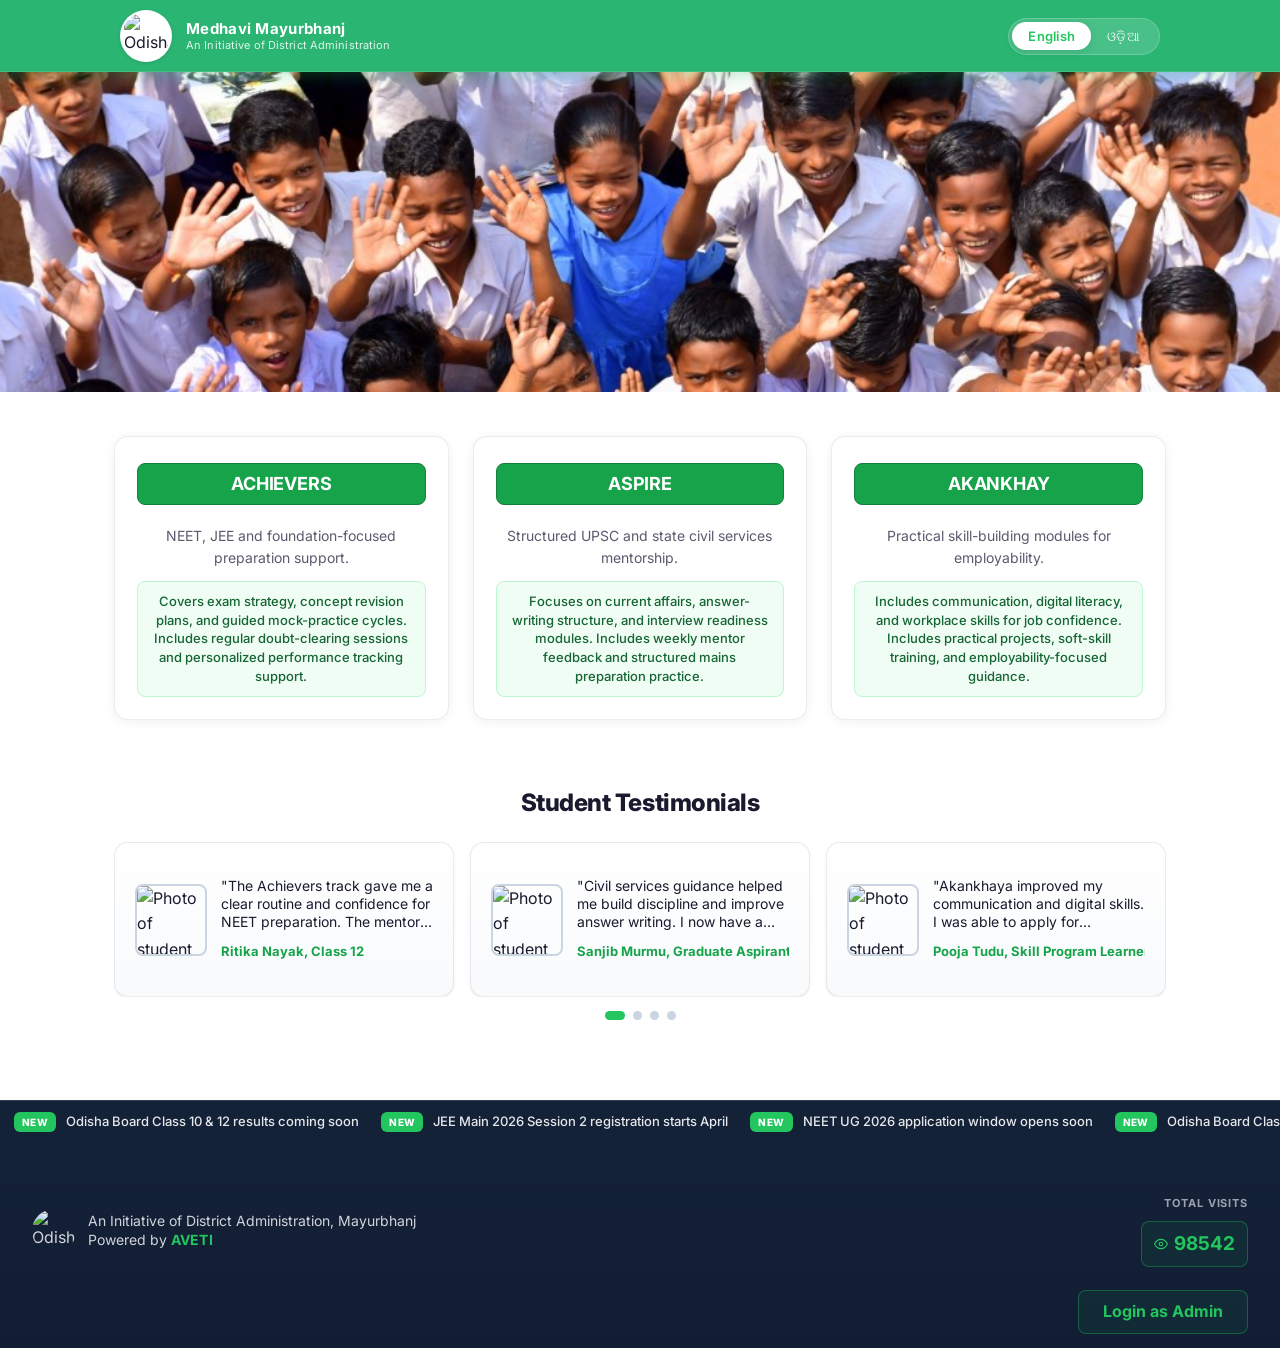
==== commit 75e52d38: "Your message" ====
--- a/choose-teacher.html
+++ b/choose-teacher.html
@@ -48,19 +48,19 @@
         <article class="teacher-card">
           <h3 class="teacher-name">Achievers</h3>
           <p class="teacher-status">NEET, JEE and foundation-focused preparation support.</p>
-          <a class="teacher-link" href="exam-achievers.html">Explore Track</a>
+          <p class="teacher-note">Covers exam strategy, concept revision plans, and guided mock-practice cycles. Includes regular doubt-clearing sessions and personalized performance tracking support.</p>
         </article>
 
         <article class="teacher-card">
           <h3 class="teacher-name">Aspire</h3>
           <p class="teacher-status">Structured UPSC and state civil services mentorship.</p>
-          <a class="teacher-link" href="course-content.html">Explore Track</a>
+          <p class="teacher-note">Focuses on current affairs, answer-writing structure, and interview readiness modules. Includes weekly mentor feedback and structured mains preparation practice.</p>
         </article>
 
         <article class="teacher-card">
           <h3 class="teacher-name">Akankhay</h3>
           <p class="teacher-status">Practical skill-building modules for employability.</p>
-          <a class="teacher-link" href="course-content.html">Explore Track</a>
+          <p class="teacher-note">Includes communication, digital literacy, and workplace skills for job confidence. Includes practical projects, soft-skill training, and employability-focused guidance.</p>
         </article>
       </div>
     </section>
--- a/choose-teacher.css
+++ b/choose-teacher.css
@@ -130,11 +130,16 @@
 .teacher-name {
   font-size: 18px;
   font-weight: 700;
-  color: var(--text-dark);
-  margin-bottom: 2px;
+  color: #ffffff;
+  margin-bottom: 8px;
   letter-spacing: -0.01em;
   line-height: 1.35;
   text-align: center;
+  background: #16a34a;
+  border: 1px solid #15803d;
+  border-radius: 8px;
+  padding: 8px 10px;
+  text-transform: uppercase;
 }
 
 .teacher-status {
@@ -145,23 +150,18 @@
   text-align: center;
 }
 
-.teacher-link {
+.teacher-note {
   margin-top: auto;
-  display: inline-flex;
-  align-items: center;
-  justify-content: center;
-  min-height: 40px;
-  padding: 10px 16px;
+  min-height: 64px;
+  padding: 10px 12px;
   border-radius: 8px;
-  background: var(--green-primary);
-  color: #ffffff;
+  background: #f0fdf4;
+  border: 1px solid #bbf7d0;
+  color: #166534;
   font-size: 13px;
-  font-weight: 700;
-  transition: var(--transition);
-}
-
-.teacher-link:hover {
-  background: var(--green-dark);
+  font-weight: 500;
+  line-height: 1.45;
+  text-align: center;
 }
 
 /* ===== TESTIMONIALS ===== */
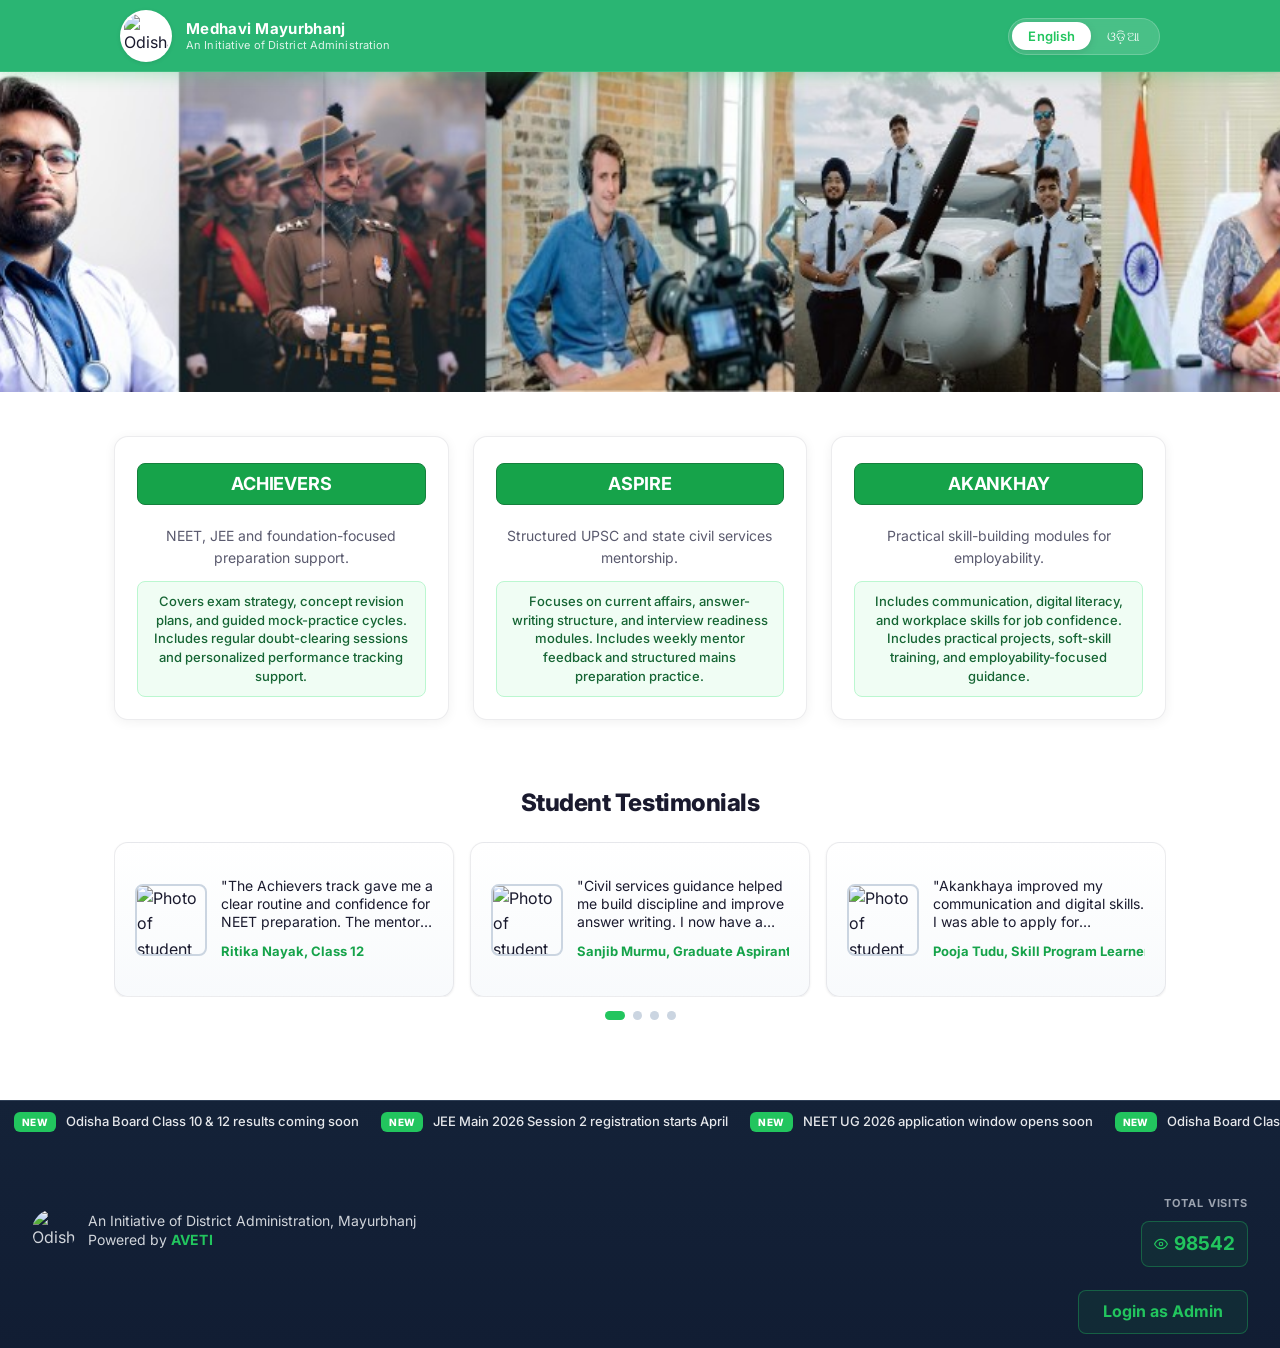
==== commit 23c21a8a: "Your message" ====
--- a/choose-teacher.html
+++ b/choose-teacher.html
@@ -37,7 +37,7 @@
   <!-- ===== HERO BANNER ===== -->
   <section class="teacher-hero">
     <div class="teacher-hero-content">
-      <img src="assets/hero-reference.png" alt="Students participating in a classroom guidance session" class="teacher-hero-image" loading="eager">
+      <img src="assets/career-hero-collage.png" alt="Students and professionals across career paths" class="teacher-hero-image" loading="eager">
     </div>
   </section>
 
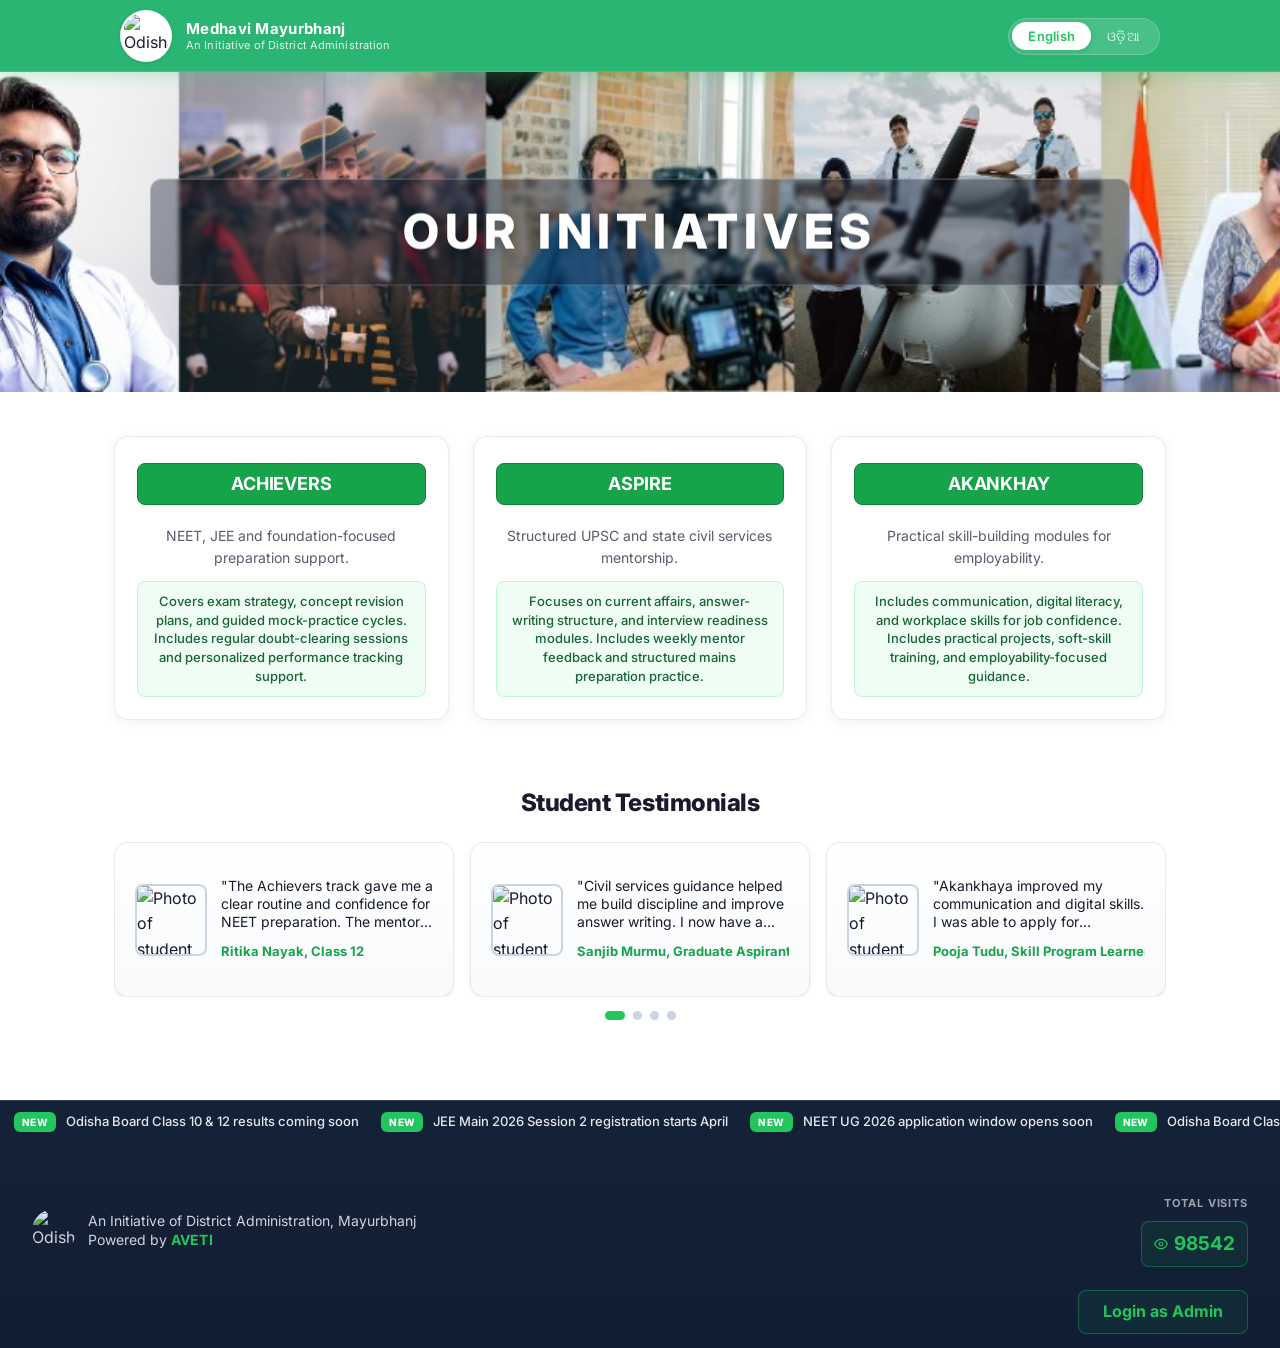
==== commit 2fa7a88d: "Your message" ====
--- a/choose-teacher.html
+++ b/choose-teacher.html
@@ -37,6 +37,7 @@
   <!-- ===== HERO BANNER ===== -->
   <section class="teacher-hero">
     <div class="teacher-hero-content">
+      <h2 class="teacher-hero-title">Our Initiatives</h2>
       <img src="assets/career-hero-collage.png" alt="Students and professionals across career paths" class="teacher-hero-image" loading="eager">
     </div>
   </section>
--- a/choose-teacher.css
+++ b/choose-teacher.css
@@ -20,6 +20,29 @@
   z-index: 1;
   max-width: 100%;
   margin: 0;
+}
+
+.teacher-hero-title {
+  margin: 0;
+  position: absolute;
+  top: 50%;
+  left: 50%;
+  transform: translate(-50%, -50%);
+  width: calc(100% - 40px);
+  max-width: 980px;
+  text-align: center;
+  font-size: 48px;
+  font-weight: 800;
+  letter-spacing: 0.12em;
+  color: #ffffff;
+  text-transform: uppercase;
+  z-index: 2;
+  text-shadow: 0 2px 10px rgba(0, 0, 0, 0.35);
+  background: rgba(15, 23, 42, 0.38);
+  border: 1px solid rgba(255, 255, 255, 0.28);
+  border-radius: 12px;
+  padding: 14px 18px;
+  backdrop-filter: blur(2px);
 }
 
 .teacher-badge {
@@ -304,6 +327,14 @@
     padding: 0;
   }
 
+  .teacher-hero-title {
+    font-size: 32px;
+    top: 50%;
+    letter-spacing: 0.08em;
+    width: calc(100% - 24px);
+    padding: 10px 12px;
+  }
+
   .teacher-hero-image {
     height: 240px;
     border-radius: 0;
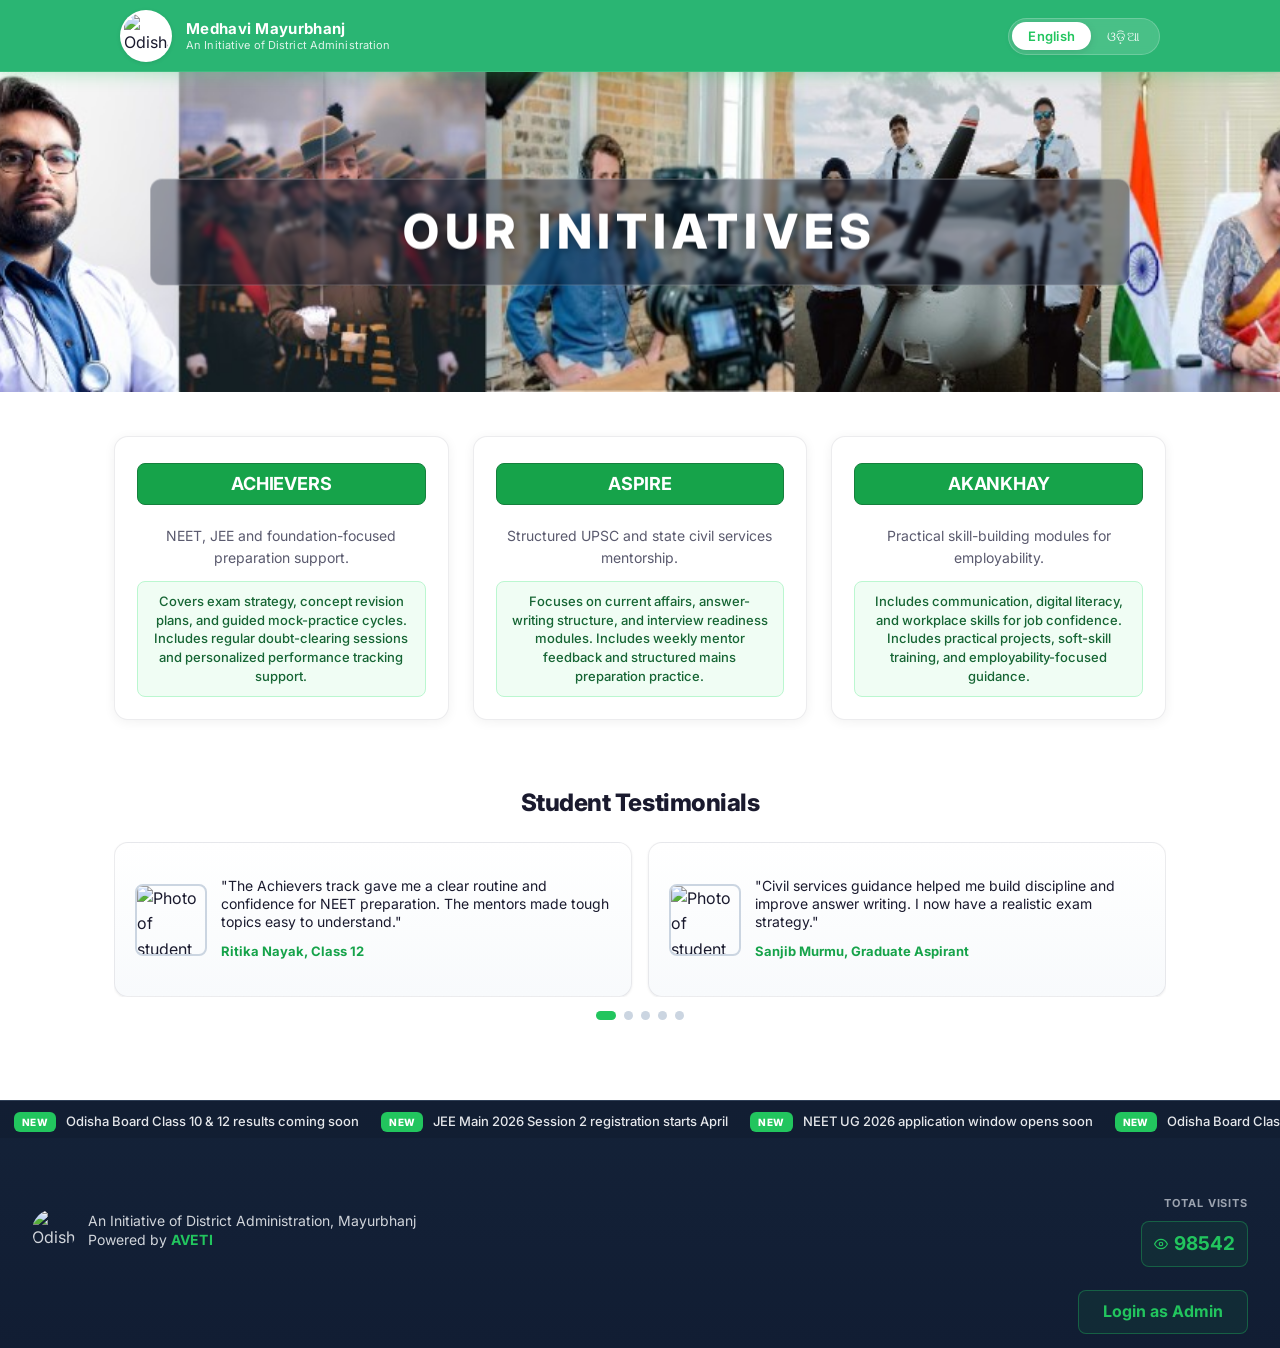
==== commit f310860e: "Your message" ====
--- a/choose-teacher.html
+++ b/choose-teacher.html
@@ -172,14 +172,14 @@
     if (testimonialTrack && testimonialDots && testimonialCards.length > 1) {
       let currentSlide = 0;
       let autoplayTimer;
-      let visibleCount = 3;
+      let visibleCount = 2;
       let maxSlideIndex = 0;
       let dotEls = [];
 
       function getVisibleCount() {
         if (window.innerWidth <= 480) return 1;
         if (window.innerWidth <= 900) return 2;
-        return 3;
+        return 2;
       }
 
       function buildDots() {
--- a/styles.css
+++ b/styles.css
@@ -215,7 +215,7 @@
 }
 
 .hero-heading {
-  font-size: 66px;
+  font-size: 60px;
   font-weight: 900;
   color: #0f1736;
   line-height: 0.95;
@@ -226,9 +226,9 @@
 }
 
 .hero-heading .accent {
-  display: inline;
+  display: block;
   color: #22b573;
-  margin-top: 0;
+  margin-top: 6px;
 }
 
 .hero-subtitle {
@@ -887,7 +887,7 @@
 
 .footer-news {
   border-bottom: none;
-  background: transparent;
+  background: rgba(15, 23, 42, 0.35);
   overflow: hidden;
 }
 
--- a/choose-teacher.css
+++ b/choose-teacher.css
@@ -222,7 +222,7 @@
   grid-template-columns: 72px 1fr;
   column-gap: 14px;
   align-items: center;
-  flex: 0 0 calc((100% - 32px) / 3);
+  flex: 0 0 calc((100% - 16px) / 2);
 }
 
 .testimonial-avatar {
